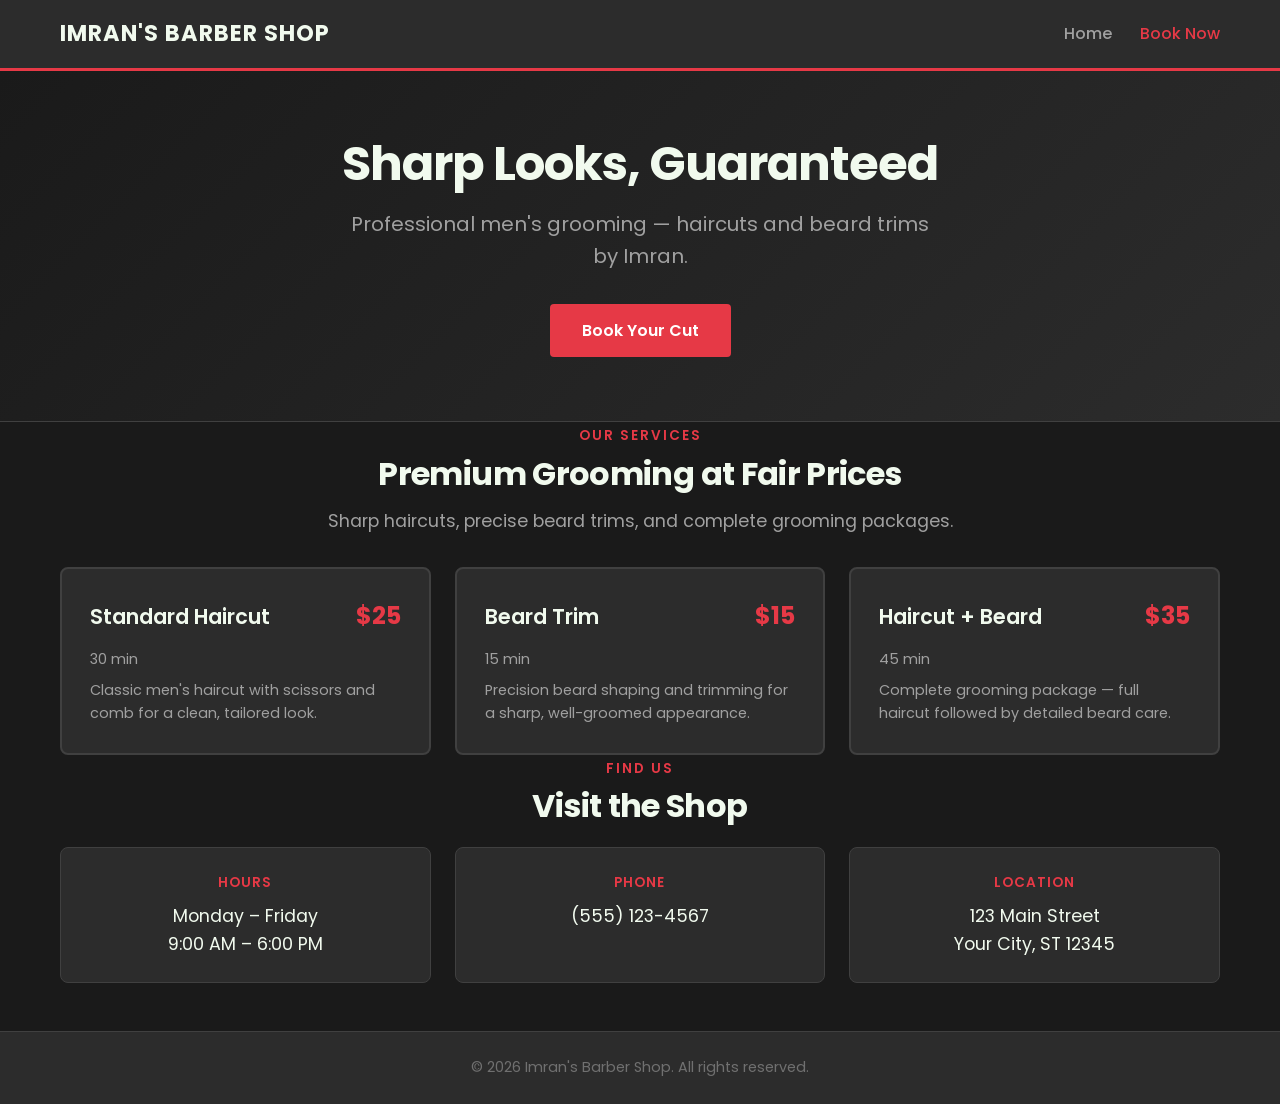
==== index.html @ 69836449 "Initial commit" ====
<!DOCTYPE html>
<html lang="en">
<head>
  <meta charset="UTF-8">
  <meta name="viewport" content="width=device-width, initial-scale=1.0">
  <title>Imran's Barber Shop - Professional Men's Grooming</title>
  <meta name="description" content="Book your appointment at Imran's Barber Shop. Professional men's haircuts and beard trims in a classic barber shop atmosphere.">
  <link rel="preconnect" href="https://fonts.googleapis.com">
  <link rel="preconnect" href="https://fonts.gstatic.com" crossorigin>
  <link href="https://fonts.googleapis.com/css2?family=Poppins:wght@300;400;500;600;700&display=swap" rel="stylesheet">
  <link rel="stylesheet" href="css/style.css">
</head>
<body>

  <header>
    <div class="container header-inner">
      <div class="logo">IMRAN'S BARBER SHOP</div>
      <nav>
        <a href="index.html">Home</a>
        <a href="book.html" class="text-accent">Book Now</a>
      </nav>
    </div>
  </header>

  <main>

    <section class="hero">
      <div class="container">
        <h1>Sharp Looks, Guaranteed</h1>
        <p>Professional men's grooming &mdash; haircuts and beard trims by Imran.</p>
        <a href="book.html" class="btn btn-primary">Book Your Cut</a>
      </div>
    </section>

    <section class="services-preview">
      <div class="container">
        <div class="section-title">
          <span class="label">Our Services</span>
          <h2>Premium Grooming at Fair Prices</h2>
          <p class="subtitle">Sharp haircuts, precise beard trims, and complete grooming packages.</p>
        </div>
        <div id="services-grid" class="services-grid"></div>
      </div>
    </section>

    <section class="visit">
      <div class="container">
        <div class="section-title">
          <span class="label">Find Us</span>
          <h2>Visit the Shop</h2>
        </div>
        <div class="contact-grid">
          <div class="contact-item">
            <div class="label">Hours</div>
            <div class="value">
              Monday &ndash; Friday<br>
              9:00 AM &ndash; 6:00 PM
            </div>
          </div>
          <div class="contact-item">
            <div class="label">Phone</div>
            <div class="value">(555) 123-4567</div>
          </div>
          <div class="contact-item">
            <div class="label">Location</div>
            <div class="value">123 Main Street<br>Your City, ST 12345</div>
          </div>
        </div>
      </div>
    </section>

  </main>

  <footer>
    <div class="container">
      <p>&copy; 2026 Imran's Barber Shop. All rights reserved.</p>
    </div>
  </footer>

  <script src="js/config.js"></script>
  <script src="js/app.js"></script>
</body>
</html>
---- css/style.css ----
/* ===== CSS RESET & BASE ===== */
*,
*::before,
*::after {
  margin: 0;
  padding: 0;
  box-sizing: border-box;
}

html {
  scroll-behavior: smooth;
}

body {
  font-family: 'Poppins', -apple-system, BlinkMacSystemFont, 'Segoe UI', Roboto, sans-serif;
  background-color: #1a1a1a;
  color: #f1faee;
  line-height: 1.6;
  font-size: 16px;
}

img {
  max-width: 100%;
  display: block;
}

a {
  color: inherit;
  text-decoration: none;
}

button,
select,
input,
textarea {
  font-family: inherit;
}

/* ===== LAYOUT ===== */
.container {
  max-width: 1200px;
  margin: 0 auto;
  padding: 0 20px;
}

/* ===== TYPOGRAPHY ===== */
h1,
h2,
h3 {
  font-weight: 700;
  letter-spacing: -0.02em;
}

h1 {
  font-size: 2.5rem;
  line-height: 1.2;
}

h2 {
  font-size: 2rem;
  margin-bottom: 0.5rem;
}

h3 {
  font-size: 1.25rem;
  margin-bottom: 0.5rem;
}

.subtitle {
  color: #a0a0a0;
  font-size: 1.1rem;
  margin-bottom: 2rem;
}

/* ===== COLOR UTILITIES ===== */
.text-accent {
  color: #e63946;
}

.text-muted {
  color: #a0a0a0;
}

/* ===== HEADER ===== */
header {
  background-color: #2c2c2c;
  border-bottom: 3px solid #e63946;
  padding: 1rem 0;
  position: sticky;
  top: 0;
  z-index: 100;
}

.header-inner {
  display: flex;
  justify-content: space-between;
  align-items: center;
}

.logo {
  font-size: 1.4rem;
  font-weight: 700;
  color: #f1faee;
  letter-spacing: 1px;
}

.logo .highlight {
  color: #e63946;
}

nav a {
  color: #a0a0a0;
  font-weight: 500;
  margin-left: 1.5rem;
  transition: color 0.2s;
}

nav a:hover {
  color: #f1faee;
}

/* ===== HERO SECTION ===== */
.hero {
  background: linear-gradient(135deg, #1a1a1a 0%, #2c2c2c 100%);
  padding: 4rem 0;
  text-align: center;
  border-bottom: 1px solid #404040;
}

.hero h1 {
  font-size: 3rem;
  margin-bottom: 1rem;
}

.hero p {
  font-size: 1.25rem;
  color: #a0a0a0;
  margin-bottom: 2rem;
  max-width: 600px;
  margin-left: auto;
  margin-right: auto;
}

.btn {
  display: inline-block;
  padding: 0.85rem 2rem;
  border-radius: 4px;
  font-weight: 600;
  font-size: 1rem;
  border: none;
  cursor: pointer;
  transition: all 0.2s;
  text-align: center;
}

.btn-primary {
  background-color: #e63946;
  color: #fff;
}

.btn-primary:hover {
  background-color: #c1121f;
  transform: translateY(-1px);
  box-shadow: 0 4px 12px rgba(230, 57, 70, 0.3);
}

.btn-secondary {
  background-color: transparent;
  color: #f1faee;
  border: 2px solid #e63946;
}

.btn-secondary:hover {
  background-color: rgba(230, 57, 70, 0.1);
}

.btn-block {
  display: block;
  width: 100%;
}

/* ===== SECTION HEADINGS ===== */
.section-title {
  text-align: center;
  margin-bottom: 1rem;
}

.section-title .label {
  color: #e63946;
  font-size: 0.85rem;
  font-weight: 600;
  letter-spacing: 2px;
  text-transform: uppercase;
}

/* ===== SERVICES GRID ===== */
.services-grid {
  display: grid;
  grid-template-columns: repeat(auto-fit, minmax(280px, 1fr));
  gap: 1.5rem;
}

.service-card {
  background-color: #2c2c2c;
  border: 2px solid #404040;
  border-radius: 8px;
  padding: 1.75rem;
  cursor: pointer;
  transition: all 0.2s;
  text-align: left;
}

.service-card:hover {
  border-color: #e63946;
  transform: translateY(-2px);
}

.service-card.selected {
  border-color: #e63946;
  background-color: rgba(230, 57, 70, 0.08);
}

.service-card .service-header {
  display: flex;
  justify-content: space-between;
  align-items: baseline;
  margin-bottom: 0.75rem;
}

.service-card .service-name {
  font-size: 1.3rem;
  font-weight: 600;
}

.service-card .service-price {
  font-size: 1.5rem;
  font-weight: 700;
  color: #e63946;
}

.service-card .service-duration {
  color: #a0a0a0;
  font-size: 0.9rem;
  margin-bottom: 0.5rem;
}

.service-card .service-description {
  color: #a0a0a0;
  font-size: 0.9rem;
}

/* ===== CONTACT SECTION ===== */
.contact-grid {
  display: grid;
  grid-template-columns: repeat(auto-fit, minmax(200px, 1fr));
  gap: 1.5rem;
  text-align: center;
}

.contact-item {
  background-color: #2c2c2c;
  border-radius: 8px;
  padding: 1.5rem;
  border: 1px solid #404040;
}

.contact-item .label {
  color: #e63946;
  font-weight: 600;
  font-size: 0.85rem;
  text-transform: uppercase;
  letter-spacing: 1px;
  margin-bottom: 0.5rem;
}

.contact-item .value {
  color: #f1faee;
  font-size: 1.1rem;
}

/* ===== BOOKING FORM ===== */
.booking-container {
  max-width: 600px;
  margin: 0 auto;
  padding: 2rem;
}

.booking-form {
  background-color: #2c2c2c;
  border-radius: 8px;
  border: 1px solid #404040;
  padding: 2rem;
}

.form-step {
  margin-bottom: 1.5rem;
}

.form-step.hidden {
  display: none;
}

.step-indicator {
  display: flex;
  justify-content: space-between;
  margin-bottom: 2rem;
  color: #a0a0a0;
}

.step-indicator .step {
  display: flex;
  align-items: center;
  gap: 0.5rem;
  color: #a0a0a0;
  font-size: 0.9rem;
}

.step-indicator .step-label {
  font-weight: 500;
}

.step-indicator .step-number {
  width: 24px;
  height: 24px;
  border-radius: 50%;
  background-color: #404040;
  display: flex;
  align-items: center;
  justify-content: center;
  font-weight: 600;
  font-size: 0.85rem;
}

.step-indicator .step.active .step-number {
  background-color: #e63946;
  color: #fff;
}

.step-indicator .step.active {
  color: #f1faee;
}

.step-divider {
  flex: 1;
  height: 1px;
  background-color: #404040;
  margin: 0 0.5rem;
}

.form-group {
  margin-bottom: 1.25rem;
}

.form-group label {
  display: block;
  font-weight: 500;
  margin-bottom: 0.5rem;
  color: #f1faee;
}

.form-control {
  width: 100%;
  padding: 0.75rem 1rem;
  background-color: #1a1a1a;
  border: 1px solid #404040;
  border-radius: 4px;
  color: #f1faee;
  font-size: 1rem;
}

.form-control:focus {
  outline: none;
  border-color: #e63946;
  box-shadow: 0 0 0 2px rgba(230, 57, 70, 0.2);
}

.form-control::placeholder {
  color: #707070;
}

textarea.form-control {
  min-height: 100px;
  resize: vertical;
}

/* ===== TIME SLOT SELECTOR ===== */
.slots-container {
  display: grid;
  grid-template-columns: repeat(auto-fill, minmax(130px, 1fr));
  gap: 0.5rem;
  margin-top: 0.75rem;
}

.slot-wrapper {
  display: block;
}

.slot-wrapper input[type="radio"] {
  display: none;
}

.slot-wrapper label {
  display: block;
  text-align: center;
  padding: 0.6rem 0.25rem;
  background-color: #1a1a1a;
  border: 1.5px solid #404040;
  border-radius: 4px;
  cursor: pointer;
  font-size: 0.85rem;
  transition: all 0.2s;
}

.slot-wrapper:hover label,
.slot-wrapper input:checked + label {
  border-color: #e63946;
  background-color: rgba(230, 57, 70, 0.1);
  color: #fff;
}

/* ===== SUMMARY SECTIONS ===== */
.selected-summary {
  background-color: rgba(230, 57, 70, 0.1);
  border: 1px solid #e63946;
  border-radius: 4px;
  padding: 0.75rem 1rem;
  margin-bottom: 1.5rem;
}

.summary-label {
  color: #e63946;
  font-weight: 600;
}

/* ===== FORM NAVIGATION ===== */
.form-nav {
  display: flex;
  justify-content: space-between;
  gap: 1rem;
  margin-top: 1.5rem;
}

.form-actions {
  display: flex;
  gap: 1rem;
}

/* ===== THANK YOU PAGE ===== */
.thank-you-container {
  text-align: center;
  padding: 3rem 1rem;
}

.thank-you-icon {
  margin-bottom: 1.5rem;
}

.checkmark-circle {
  width: 80px;
  height: 80px;
  border-radius: 50%;
  background-color: rgba(230, 57, 70, 0.1);
  border: 2px solid #e63946;
  display: flex;
  align-items: center;
  justify-content: center;
  margin: 0 auto;
}

.checkmark {
  color: #e63946;
  font-size: 3rem;
  font-weight: 700;
}

.booking-summary {
  background-color: #2c2c2c;
  border: 1px solid #404040;
  border-radius: 8px;
  padding: 1.5rem;
  margin: 2rem auto;
  max-width: 500px;
  text-align: left;
}

.booking-summary p {
  color: #f1faee;
  margin-bottom: 0.75rem;
}

/* ===== BACK TO TOP ===== */
.back-link {
  display: inline-flex;
  align-items: center;
  gap: 0.5rem;
  color: #a0a0a0;
  font-size: 0.9rem;
  margin-bottom: 1.5rem;
}

.back-link:hover {
  color: #f1faee;
}

/* ===== FOOTER ===== */
footer {
  background-color: #2c2c2c;
  border-top: 1px solid #404040;
  padding: 1.5rem 0;
  text-align: center;
  margin-top: 3rem;
}

footer p {
  color: #707070;
  font-size: 0.9rem;
}

/* ===== RESPONSIVE ===== */
@media (max-width: 768px) {
  .hero h1 {
    font-size: 2.25rem;
  }

  h1 {
    font-size: 2rem;
  }

  .booking-container {
    padding: 1rem;
  }

  .booking-form {
    padding: 1.25rem;
  }

  .step-indicator {
    display: none;
  }

  .form-nav {
    flex-direction: column;
  }

  .form-actions {
    flex-direction: column;
  }

  .btn {
    width: 100%;
  }
}

@media (max-width: 480px) {
  .hero h1 {
    font-size: 1.75rem;
  }

  h2 {
    font-size: 1.5rem;
  }

  nav a {
    margin-left: 1rem;
  }
}
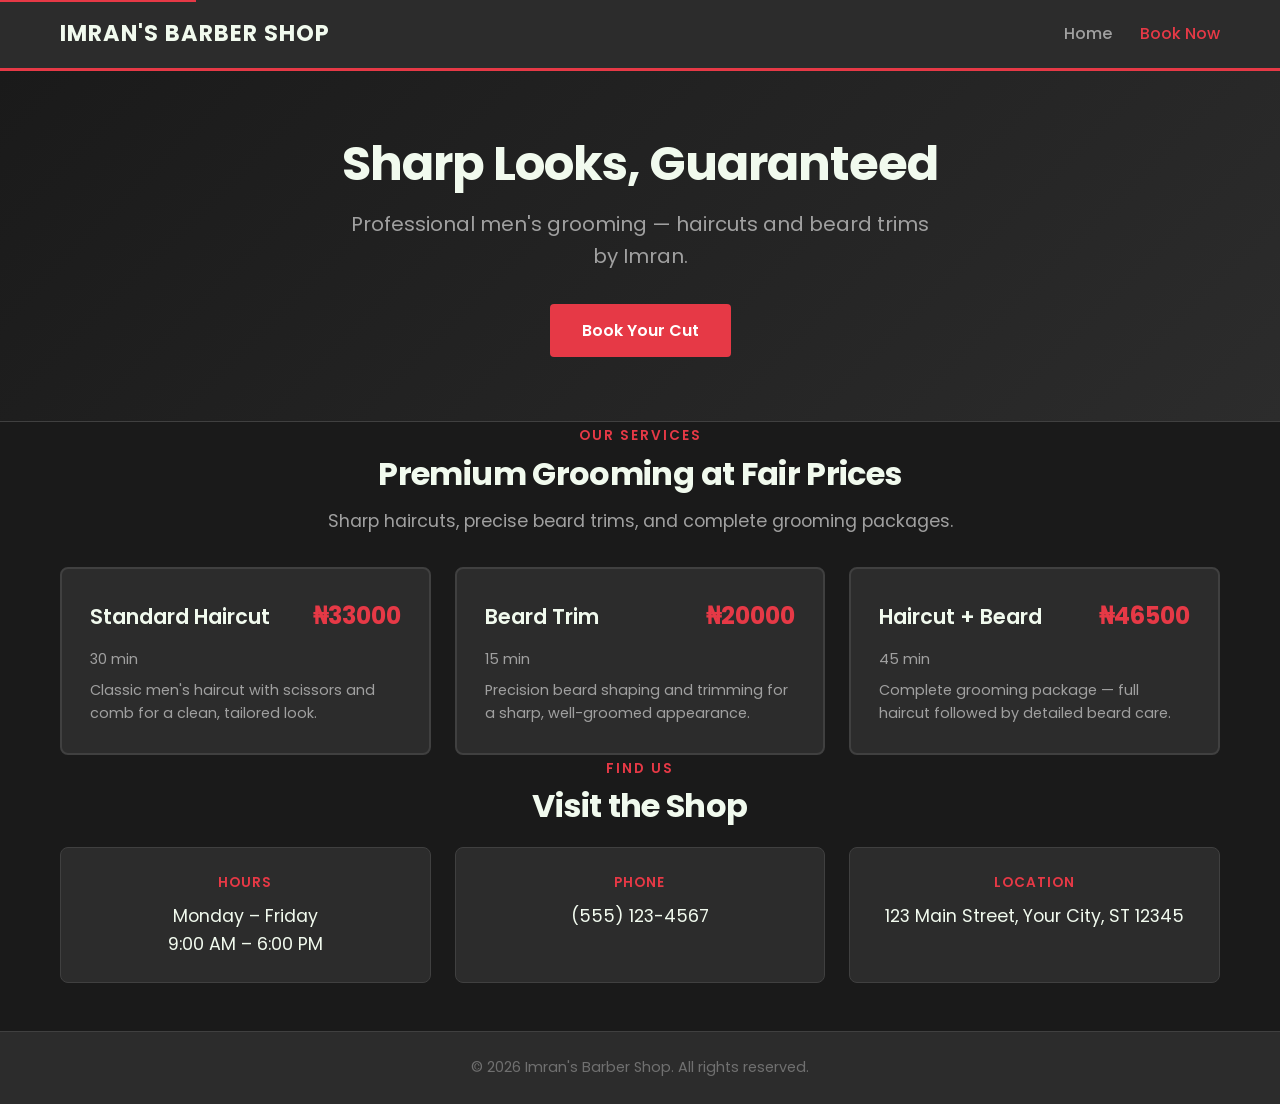
==== commit 950cfdfd: "Fix critical bugs: form validation, security, a11y, state persistence - Remove exposed API key from " ====
--- a/index.html
+++ b/index.html
@@ -11,6 +11,7 @@
   <link rel="stylesheet" href="css/style.css">
 </head>
 <body>
+  <a href="#main-content" class="skip-link">Skip to main content</a>
 
   <header>
     <div class="container header-inner">
@@ -22,7 +23,7 @@
     </div>
   </header>
 
-  <main>
+  <main id="main-content">
 
     <section class="hero">
       <div class="container">
@@ -59,11 +60,11 @@
           </div>
           <div class="contact-item">
             <div class="label">Phone</div>
-            <div class="value">(555) 123-4567</div>
+            <div class="value" id="contact-phone"></div>
           </div>
           <div class="contact-item">
             <div class="label">Location</div>
-            <div class="value">123 Main Street<br>Your City, ST 12345</div>
+            <div class="value" id="contact-address"></div>
           </div>
         </div>
       </div>
--- a/css/style.css
+++ b/css/style.css
@@ -11,10 +11,25 @@
   scroll-behavior: smooth;
 }
 
+:root {
+  --color-bg: #1a1a1a;
+  --color-bg-light: #2c2c2c;
+  --color-text: #f1faee;
+  --color-text-muted: #a0a0a0;
+  --color-accent: #e63946;
+  --color-accent-hover: #c1121f;
+  --color-border: #404040;
+  --color-input-bg: #1a1a1a;
+  --color-input-border: #404040;
+  --font-family: 'Poppins', -apple-system, BlinkMacSystemFont, 'Segoe UI', Roboto, sans-serif;
+  --radius: 4px;
+  --transition: 0.2s;
+}
+
 body {
-  font-family: 'Poppins', -apple-system, BlinkMacSystemFont, 'Segoe UI', Roboto, sans-serif;
-  background-color: #1a1a1a;
-  color: #f1faee;
+  font-family: var(--font-family);
+  background-color: var(--color-bg);
+  color: var(--color-text);
   line-height: 1.6;
   font-size: 16px;
 }
@@ -34,6 +49,28 @@
 input,
 textarea {
   font-family: inherit;
+}
+
+/* Focus styles for accessibility */
+*:focus-visible {
+  outline: 2px solid var(--color-accent);
+  outline-offset: 2px;
+}
+
+/* Skip to content link for a11y */
+.skip-link {
+  position: absolute;
+  top: -40px;
+  left: 0;
+  background: var(--color-accent);
+  color: #fff;
+  padding: 8px 16px;
+  z-index: 1000;
+  transition: top var(--transition);
+}
+
+.skip-link:focus {
+  top: 0;
 }
 
 /* ===== LAYOUT ===== */
@@ -67,24 +104,24 @@
 }
 
 .subtitle {
-  color: #a0a0a0;
+  color: var(--color-text-muted);
   font-size: 1.1rem;
   margin-bottom: 2rem;
 }
 
 /* ===== COLOR UTILITIES ===== */
 .text-accent {
-  color: #e63946;
+  color: var(--color-accent);
 }
 
 .text-muted {
-  color: #a0a0a0;
+  color: var(--color-text-muted);
 }
 
 /* ===== HEADER ===== */
 header {
-  background-color: #2c2c2c;
-  border-bottom: 3px solid #e63946;
+  background-color: var(--color-bg-light);
+  border-bottom: 3px solid var(--color-accent);
   padding: 1rem 0;
   position: sticky;
   top: 0;
@@ -100,31 +137,27 @@
 .logo {
   font-size: 1.4rem;
   font-weight: 700;
-  color: #f1faee;
+  color: var(--color-text);
   letter-spacing: 1px;
 }
 
-.logo .highlight {
-  color: #e63946;
-}
-
 nav a {
-  color: #a0a0a0;
+  color: var(--color-text-muted);
   font-weight: 500;
   margin-left: 1.5rem;
-  transition: color 0.2s;
+  transition: color var(--transition);
 }
 
 nav a:hover {
-  color: #f1faee;
+  color: var(--color-text);
 }
 
 /* ===== HERO SECTION ===== */
 .hero {
-  background: linear-gradient(135deg, #1a1a1a 0%, #2c2c2c 100%);
+  background: linear-gradient(135deg, var(--color-bg) 0%, var(--color-bg-light) 100%);
   padding: 4rem 0;
   text-align: center;
-  border-bottom: 1px solid #404040;
+  border-bottom: 1px solid var(--color-border);
 }
 
 .hero h1 {
@@ -134,7 +167,7 @@
 
 .hero p {
   font-size: 1.25rem;
-  color: #a0a0a0;
+  color: var(--color-text-muted);
   margin-bottom: 2rem;
   max-width: 600px;
   margin-left: auto;
@@ -144,30 +177,37 @@
 .btn {
   display: inline-block;
   padding: 0.85rem 2rem;
-  border-radius: 4px;
+  border-radius: var(--radius);
   font-weight: 600;
   font-size: 1rem;
   border: none;
   cursor: pointer;
-  transition: all 0.2s;
+  transition: all var(--transition);
   text-align: center;
 }
 
 .btn-primary {
-  background-color: #e63946;
+  background-color: var(--color-accent);
   color: #fff;
 }
 
 .btn-primary:hover {
-  background-color: #c1121f;
+  background-color: var(--color-accent-hover);
   transform: translateY(-1px);
   box-shadow: 0 4px 12px rgba(230, 57, 70, 0.3);
 }
 
+.btn-primary:disabled {
+  opacity: 0.6;
+  cursor: not-allowed;
+  transform: none;
+  box-shadow: none;
+}
+
 .btn-secondary {
   background-color: transparent;
-  color: #f1faee;
-  border: 2px solid #e63946;
+  color: var(--color-text);
+  border: 2px solid var(--color-accent);
 }
 
 .btn-secondary:hover {
@@ -186,7 +226,7 @@
 }
 
 .section-title .label {
-  color: #e63946;
+  color: var(--color-accent);
   font-size: 0.85rem;
   font-weight: 600;
   letter-spacing: 2px;
@@ -201,22 +241,27 @@
 }
 
 .service-card {
-  background-color: #2c2c2c;
-  border: 2px solid #404040;
+  background-color: var(--color-bg-light);
+  border: 2px solid var(--color-border);
   border-radius: 8px;
   padding: 1.75rem;
   cursor: pointer;
-  transition: all 0.2s;
+  transition: all var(--transition);
   text-align: left;
 }
 
 .service-card:hover {
-  border-color: #e63946;
+  border-color: var(--color-accent);
   transform: translateY(-2px);
 }
 
+.service-card:focus-visible {
+  outline: 2px solid var(--color-accent);
+  outline-offset: 2px;
+}
+
 .service-card.selected {
-  border-color: #e63946;
+  border-color: var(--color-accent);
   background-color: rgba(230, 57, 70, 0.08);
 }
 
@@ -235,17 +280,17 @@
 .service-card .service-price {
   font-size: 1.5rem;
   font-weight: 700;
-  color: #e63946;
+  color: var(--color-accent);
 }
 
 .service-card .service-duration {
-  color: #a0a0a0;
+  color: var(--color-text-muted);
   font-size: 0.9rem;
   margin-bottom: 0.5rem;
 }
 
 .service-card .service-description {
-  color: #a0a0a0;
+  color: var(--color-text-muted);
   font-size: 0.9rem;
 }
 
@@ -258,14 +303,14 @@
 }
 
 .contact-item {
-  background-color: #2c2c2c;
+  background-color: var(--color-bg-light);
   border-radius: 8px;
   padding: 1.5rem;
-  border: 1px solid #404040;
+  border: 1px solid var(--color-border);
 }
 
 .contact-item .label {
-  color: #e63946;
+  color: var(--color-accent);
   font-weight: 600;
   font-size: 0.85rem;
   text-transform: uppercase;
@@ -274,7 +319,7 @@
 }
 
 .contact-item .value {
-  color: #f1faee;
+  color: var(--color-text);
   font-size: 1.1rem;
 }
 
@@ -286,9 +331,9 @@
 }
 
 .booking-form {
-  background-color: #2c2c2c;
+  background-color: var(--color-bg-light);
   border-radius: 8px;
-  border: 1px solid #404040;
+  border: 1px solid var(--color-border);
   padding: 2rem;
 }
 
@@ -304,14 +349,14 @@
   display: flex;
   justify-content: space-between;
   margin-bottom: 2rem;
-  color: #a0a0a0;
+  color: var(--color-text-muted);
 }
 
 .step-indicator .step {
   display: flex;
   align-items: center;
   gap: 0.5rem;
-  color: #a0a0a0;
+  color: var(--color-text-muted);
   font-size: 0.9rem;
 }
 
@@ -323,7 +368,7 @@
   width: 24px;
   height: 24px;
   border-radius: 50%;
-  background-color: #404040;
+  background-color: var(--color-border);
   display: flex;
   align-items: center;
   justify-content: center;
@@ -332,18 +377,18 @@
 }
 
 .step-indicator .step.active .step-number {
-  background-color: #e63946;
+  background-color: var(--color-accent);
   color: #fff;
 }
 
 .step-indicator .step.active {
-  color: #f1faee;
+  color: var(--color-text);
 }
 
 .step-divider {
   flex: 1;
   height: 1px;
-  background-color: #404040;
+  background-color: var(--color-border);
   margin: 0 0.5rem;
 }
 
@@ -355,22 +400,22 @@
   display: block;
   font-weight: 500;
   margin-bottom: 0.5rem;
-  color: #f1faee;
+  color: var(--color-text);
 }
 
 .form-control {
   width: 100%;
   padding: 0.75rem 1rem;
-  background-color: #1a1a1a;
-  border: 1px solid #404040;
-  border-radius: 4px;
-  color: #f1faee;
+  background-color: var(--color-input-bg);
+  border: 1px solid var(--color-input-border);
+  border-radius: var(--radius);
+  color: var(--color-text);
   font-size: 1rem;
 }
 
 .form-control:focus {
   outline: none;
-  border-color: #e63946;
+  border-color: var(--color-accent);
   box-shadow: 0 0 0 2px rgba(230, 57, 70, 0.2);
 }
 
@@ -381,6 +426,16 @@
 textarea.form-control {
   min-height: 100px;
   resize: vertical;
+}
+
+.form-error {
+  color: var(--color-accent);
+  font-size: 0.9rem;
+  margin-bottom: 1rem;
+  padding: 0.5rem;
+  border: 1px solid rgba(230, 57, 70, 0.3);
+  border-radius: var(--radius);
+  background-color: rgba(230, 57, 70, 0.05);
 }
 
 /* ===== TIME SLOT SELECTOR ===== */
@@ -403,17 +458,17 @@
   display: block;
   text-align: center;
   padding: 0.6rem 0.25rem;
-  background-color: #1a1a1a;
-  border: 1.5px solid #404040;
-  border-radius: 4px;
+  background-color: var(--color-input-bg);
+  border: 1.5px solid var(--color-input-border);
+  border-radius: var(--radius);
   cursor: pointer;
   font-size: 0.85rem;
-  transition: all 0.2s;
+  transition: all var(--transition);
 }
 
 .slot-wrapper:hover label,
 .slot-wrapper input:checked + label {
-  border-color: #e63946;
+  border-color: var(--color-accent);
   background-color: rgba(230, 57, 70, 0.1);
   color: #fff;
 }
@@ -421,14 +476,14 @@
 /* ===== SUMMARY SECTIONS ===== */
 .selected-summary {
   background-color: rgba(230, 57, 70, 0.1);
-  border: 1px solid #e63946;
-  border-radius: 4px;
+  border: 1px solid var(--color-accent);
+  border-radius: var(--radius);
   padding: 0.75rem 1rem;
   margin-bottom: 1.5rem;
 }
 
 .summary-label {
-  color: #e63946;
+  color: var(--color-accent);
   font-weight: 600;
 }
 
@@ -443,6 +498,25 @@
 .form-actions {
   display: flex;
   gap: 1rem;
+}
+
+/* ===== LOADING SPINNER ===== */
+.spinner {
+  display: inline-block;
+  width: 16px;
+  height: 16px;
+  border: 2px solid rgba(255, 255, 255, 0.3);
+  border-top-color: #fff;
+  border-radius: 50%;
+  animation: spin 0.6s linear infinite;
+  vertical-align: middle;
+  margin-left: 8px;
+}
+
+@keyframes spin {
+  to {
+    transform: rotate(360deg);
+  }
 }
 
 /* ===== THANK YOU PAGE ===== */
@@ -460,7 +534,7 @@
   height: 80px;
   border-radius: 50%;
   background-color: rgba(230, 57, 70, 0.1);
-  border: 2px solid #e63946;
+  border: 2px solid var(--color-accent);
   display: flex;
   align-items: center;
   justify-content: center;
@@ -468,14 +542,14 @@
 }
 
 .checkmark {
-  color: #e63946;
+  color: var(--color-accent);
   font-size: 3rem;
   font-weight: 700;
 }
 
 .booking-summary {
-  background-color: #2c2c2c;
-  border: 1px solid #404040;
+  background-color: var(--color-bg-light);
+  border: 1px solid var(--color-border);
   border-radius: 8px;
   padding: 1.5rem;
   margin: 2rem auto;
@@ -484,7 +558,7 @@
 }
 
 .booking-summary p {
-  color: #f1faee;
+  color: var(--color-text);
   margin-bottom: 0.75rem;
 }
 
@@ -493,19 +567,19 @@
   display: inline-flex;
   align-items: center;
   gap: 0.5rem;
-  color: #a0a0a0;
+  color: var(--color-text-muted);
   font-size: 0.9rem;
   margin-bottom: 1.5rem;
 }
 
 .back-link:hover {
-  color: #f1faee;
+  color: var(--color-text);
 }
 
 /* ===== FOOTER ===== */
 footer {
-  background-color: #2c2c2c;
-  border-top: 1px solid #404040;
+  background-color: var(--color-bg-light);
+  border-top: 1px solid var(--color-border);
   padding: 1.5rem 0;
   text-align: center;
   margin-top: 3rem;
